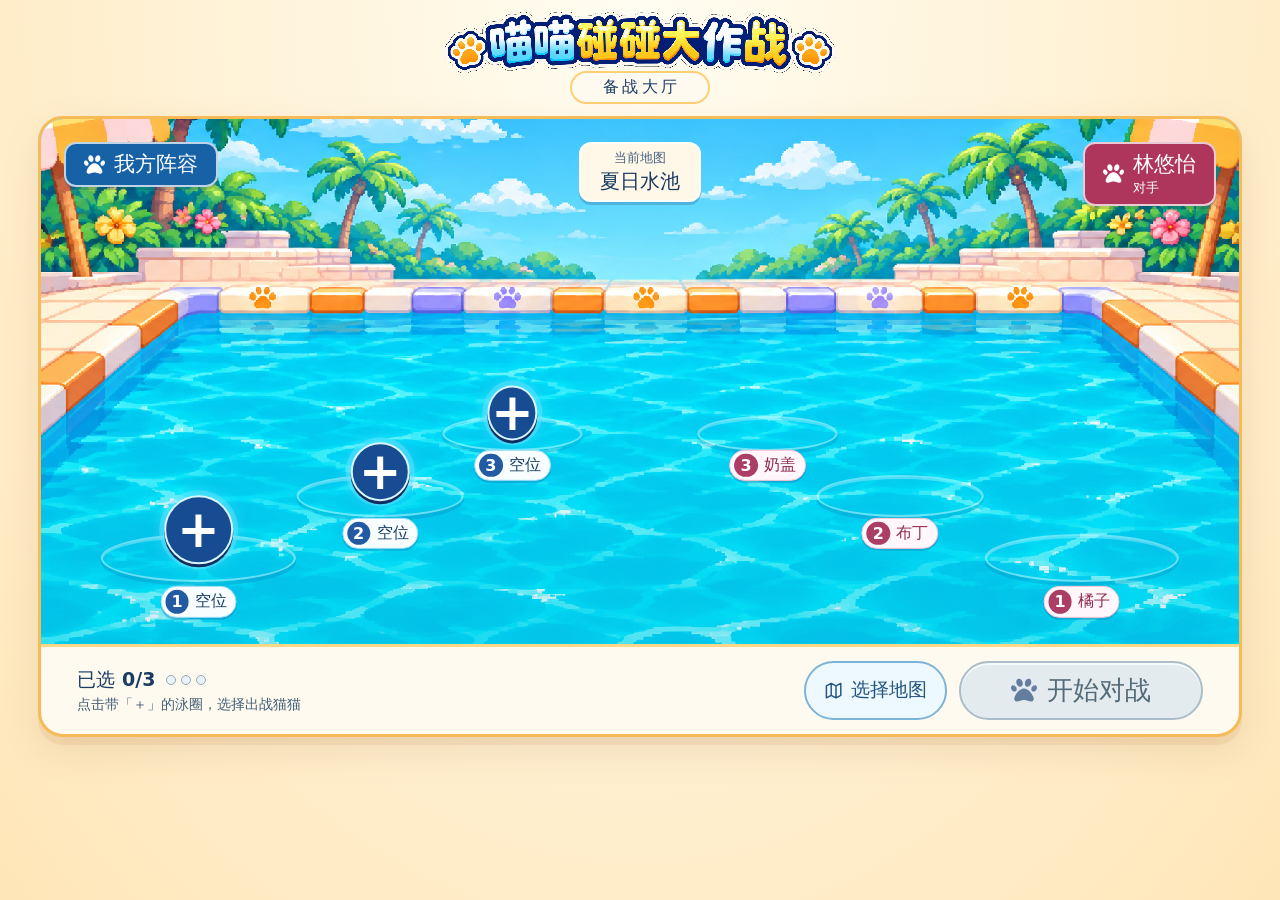
==== static/preparation.html @ 683d83fc "release: ship Meow Meow Bump Battle 0.2.0" ====
<!doctype html>
<html lang="zh-CN">
<head>
  <meta charset="utf-8">
  <meta name="viewport" content="width=device-width, initial-scale=1">
  <meta name="darkreader-lock">
  <meta name="color-scheme" content="only light">
  <title>备战大厅 · 喵喵碰碰大作战</title>
  <link rel="icon" href="data:,">
  <link rel="stylesheet" href="preparation.css?v=player-ui-1">
  <link rel="stylesheet" href="roster-picker.css?v=numbered-toggle-1">
  <link rel="stylesheet" href="map-picker.css?v=1">
  <script defer src="maps.js?v=formation-1"></script>
  <script defer src="motion.js?v=juzi-opening-2"></script>
  <script defer src="battle.js?v=versus-1"></script>
  <script defer src="art.js?v=water-surface-1"></script>
  <script defer src="i18n.js?v=roster-1"></script>
  <script defer src="map-picker.js?v=player-ui-1"></script>
  <script defer src="preparation.js?v=player-ui-1"></script>
</head>
<body>
  <main class="lobby">
    <header class="lobby-header">
      <div class="lobby-logo"><img src="assets/ui/concept-title-zh-v2.png" alt="喵喵碰碰大作战"></div>
      <h1>备战大厅</h1>
    </header>
    <section class="lobby-card" aria-label="赛前阵容">
      <div class="arena">
        <div class="arena-header">
          <h2 class="team-label ally-label"><img src="assets/ui/icons/fa-solid/paw.svg" alt="">我方阵容</h2>
          <div class="map-label"><span>当前地图</span><strong id="current-map-name">夏日水池</strong></div>
          <h2 class="team-label rival-label"><img src="assets/ui/icons/fa-solid/paw.svg" alt=""><span>林悠怡<small>对手</small></span></h2>
        </div>
        <div class="team lineup-ally" id="ally-lineup" role="group" aria-label="我方出战位"></div>
        <div class="team lineup-rival" id="rival-lineup" role="group" aria-label="对方阵容"></div>
      </div>
      <footer class="lobby-controls">
        <div class="team-status">
          <div class="progress-line"><strong id="roster-count">已选 0/3</strong><span class="roster-pips" id="roster-pips" aria-hidden="true"><i></i><i></i><i></i></span></div>
          <p id="lobby-hint" aria-live="polite">点击带「＋」的泳圈，选择出战猫猫</p>
        </div>
        <div class="lobby-actions">
          <button id="choose-map" class="choose-map" type="button" aria-haspopup="dialog" disabled>
            <svg viewBox="0 0 24 24" fill="none" stroke="currentColor" stroke-width="1.8" stroke-linecap="round" stroke-linejoin="round" aria-hidden="true"><path d="m3 6 6-3 6 3 6-3v15l-6 3-6-3-6 3zM9 3v15m6-12v15"/></svg>
            选择地图
          </button>
          <button id="start-match" class="start-match" type="button" disabled><img src="assets/ui/icons/fa-solid/paw.svg" alt="">开始对战</button>
        </div>
      </footer>
    </section>
  </main>
  <dialog class="roster-picker" id="roster-picker" aria-labelledby="picker-title">
    <button id="picker-back" class="picker-back" type="button">返回备战</button>
    <div class="picker-body">
      <section class="picker-library" aria-labelledby="picker-title">
        <h2 id="picker-title">猫猫列表</h2>
        <div class="picker-cats" id="picker-cats" role="group" aria-labelledby="picker-title"></div>
      </section>
      <section class="picker-stage" aria-labelledby="picker-cat-name">
        <div class="picker-picture"><canvas id="roster-preview" width="320" height="200" aria-hidden="true"></canvas></div>
        <div class="picker-details">
          <h3 id="picker-cat-name"></h3>
          <dl class="picker-stats"><div><dt>生命</dt><dd id="picker-hp"></dd></div><div><dt>攻击</dt><dd id="picker-attack"></dd></div></dl>
          <div class="picker-skill"><span class="picker-skill-title">角色特性</span><div class="picker-skill-copy"><strong id="picker-skill"></strong><p id="picker-brief"></p></div></div>
        </div>
        <div class="picker-confirmation"><p id="picker-count" aria-live="polite"></p><button id="picker-confirm" type="button" aria-describedby="picker-count" disabled>确定阵容</button></div>
      </section>
    </div>
  </dialog>
  <dialog class="map-picker" id="map-picker" aria-labelledby="map-picker-title">
    <header class="map-picker-header">
      <h2 id="map-picker-title">选择地图</h2>
      <button id="map-picker-back" type="button">返回备战</button>
    </header>
    <div class="map-picker-body">
      <section class="map-library" aria-labelledby="map-library-title">
        <h3 id="map-library-title">地图列表</h3>
        <ul class="map-choices" id="map-choices"></ul>
      </section>
      <section class="map-details" aria-labelledby="map-preview-name">
        <div class="map-preview-heading">
          <div><h3 id="map-preview-name"></h3><p id="map-preview-info"></p></div>
          <ul class="map-legend" aria-label="出生点图例">
            <li><i class="map-team-ally"></i>我方出生点</li>
            <li><i class="map-team-rival"></i>对手出生点</li>
          </ul>
        </div>
        <div class="map-geometry" id="map-geometry" role="group" aria-label="地图俯视图与出生点">
          <canvas id="map-preview" aria-hidden="true"></canvas>
          <div id="map-markers" class="map-markers"></div>
        </div>
        <p class="map-preview-tip">数字对应备战大厅的出战站位。</p>
      </section>
    </div>
    <footer class="map-picker-footer"><button id="map-picker-confirm" type="button">确认地图</button></footer>
  </dialog>
  <template id="slot-template">
    <canvas class="slot-art" aria-hidden="true" width="100" height="110"></canvas>
    <span class="slot-plus" aria-hidden="true">+</span>
    <span class="slot-tag"><span class="slot-number"></span><span class="slot-name"></span></span>
  </template>
</body>
</html>
---- static/preparation.css ----
:root {
  color-scheme: only light;
  font-family: system-ui, "Microsoft YaHei", sans-serif;
  color: #193c62;
  background: #fff2d7;
  font-synthesis: none;
}

* { box-sizing: border-box; }
body { margin: 0; background: radial-gradient(ellipse at 50% 0, #fffdf2, #ffe6b8); min-height: 100svh; }
button, a { font: inherit; }
button:focus-visible, a:focus-visible { outline: 3px solid #163b77; outline-offset: 4px; }

.lobby { width: min(1460px, 100%); margin: 0 auto; padding: 12px clamp(12px, 3vw, 42px) 10px; }
.lobby-header { display: grid; justify-items: center; margin-bottom: 12px; }
.lobby-logo { position: relative; width: min(390px, 82vw); aspect-ratio: 6.3; overflow: hidden; }
.lobby-logo img { position: absolute; width: 100%; top: -53.5%; image-rendering: pixelated; }
.lobby-header h1 {
  margin: -3px 0 0;
  padding: 4px 27px;
  border: 2px solid #ffcf74;
  border-radius: 999px;
  background: #fffaf0;
  font-size: 16px;
  font-weight: 850;
  letter-spacing: .22em;
  text-indent: .22em;
}

.lobby-card { border: 3px solid #f6bb57; border-radius: 25px; overflow: hidden; background: #fffaf0; box-shadow: 0 8px 0 #a95b2715, 0 14px 36px #8b592820; }
.arena {
  position: relative;
  isolation: isolate;
  height: clamp(310px, min(41vw, calc(100svh - 258px)), 625px);
  background: #18b5de url("assets/ui/summer-pool-lobby-v1.png") center 58% / cover no-repeat;
  image-rendering: pixelated;
}
.arena::after { content: ""; position: absolute; inset: 0; z-index: -1; background: linear-gradient(transparent 48%, #056bab22 100%); }
.arena-header { position: relative; z-index: 4; display: grid; grid-template-columns: 1fr auto 1fr; align-items: start; gap: 8px; padding: clamp(10px, 1.8vw, 23px); }
.team-label, .map-label { margin: 0; box-shadow: 0 3px 0 #143e6638; border: 2px solid #ffffffba; }
.team-label {
  display: flex;
  align-items: center;
  gap: 9px;
  justify-self: start;
  border-radius: 12px;
  padding: 8px clamp(9px, 1.4vw, 18px);
  background: #1762a7;
  color: white;
  font-size: clamp(13px, 1.75vw, 21px);
  line-height: 1.2;
}
.team-label img, .start-match img { width: 1em; height: 1em; filter: brightness(0) invert(1); }
.rival-label { justify-self: end; background: #ae365d; }
.rival-label small { display: block; margin-top: 3px; font-size: .62em; font-weight: 650; }
.map-label { display: grid; gap: 1px; text-align: center; padding: 5px clamp(8px, 1.8vw, 19px); border-radius: 12px; background: #fff8e9; }
.map-label span { color: #486180; font-size: clamp(10px, 1.1vw, 13px); }
.map-label strong { font-size: clamp(13px, 1.65vw, 20px); }

.team { position: absolute; inset: 0 51% 0 3%; pointer-events: none; }
.lineup-rival { inset: 0 3% 0 51%; }
.slot {
  --size: min(36%, 220px);
  position: absolute;
  width: var(--size);
  aspect-ratio: 10 / 11;
  transform: translateX(-50%);
  border: 0;
  padding: 0;
  background: transparent;
  color: inherit;
}
button.slot { pointer-events: auto; cursor: pointer; border-radius: 25px; }
.position-1 { left: 22%; bottom: 8%; z-index: 3; }
.position-2 { --size: min(31%, 185px); left: 55%; bottom: 21%; z-index: 2; }
.position-3 { --size: min(26%, 157px); left: 79%; bottom: 34%; z-index: 1; }
.lineup-rival .position-1 { left: 78%; }
.lineup-rival .position-2 { left: 45%; }
.lineup-rival .position-3 { left: 21%; }
.slot::before {
  content: "";
  position: absolute;
  inset: 69% 1% 9%;
  border: 2px solid #dafaff78;
  border-radius: 50%;
  box-shadow: 0 4px 0 #0054922d, inset 0 2px 0 #c8f7ff5e;
}
.slot-art { position: absolute; inset: 0; width: 100%; height: 100%; image-rendering: pixelated; }
.slot-tag {
  position: absolute;
  left: 50%;
  bottom: 0;
  transform: translate(-50%, 50%);
  white-space: nowrap;
  display: flex;
  gap: 6px;
  align-items: center;
  background: #f8fdff;
  border: 1px solid #9adef8;
  padding: 3px 9px 3px 4px;
  border-radius: 999px;
  box-shadow: 0 2px 0 #1f73ac66;
  font-size: clamp(11px, 1.4vw, 16px);
  font-weight: 800;
}
.slot-number { display: grid; place-items: center; border-radius: 50%; width: 1.48em; height: 1.48em; background: #235ba2; color: #fff; }
.lineup-rival .slot-tag { background: #fff7fb; border-color: #ffc2d1; color: #902f51; }
.lineup-rival .slot-number { background: #aa3e64; }
.slot-plus {
  display: none;
  position: absolute;
  left: 50%;
  top: 67%;
  transform: translate(-50%, -50%);
  align-items: center;
  justify-content: center;
  width: 35%;
  min-width: 36px;
  aspect-ratio: 1;
  border: 2px solid #d7f6ff;
  border-radius: 50%;
  background: #174c92;
  box-shadow: 0 3px 0 #122e60, 0 0 0 5px #6ae2ff75, 0 0 17px #67e7ffaa;
  font-family: system-ui, sans-serif;
  font-size: clamp(26px, 4vw, 53px);
  font-weight: 750;
  line-height: 1;
  color: white;
}
.empty .slot-plus { display: flex; }
.slot:hover .slot-plus { background: #0078ae; box-shadow: 0 3px 0 #164777, 0 0 0 6px #b0f6ffd1, 0 0 24px #b0f6ff; }

.lobby-controls { display: grid; grid-template-columns: 1fr auto; align-items: center; gap: 10px 18px; padding: 14px clamp(12px, 3vw, 36px); border-top: 3px solid #ffd787; }
.progress-line { display: flex; align-items: center; gap: 11px; font-size: 19px; }
.roster-pips { display: flex; gap: 5px; }
.roster-pips i { width: 10px; height: 10px; border-radius: 50%; border: 1px solid #8cabc0; background: #ecf3f7; }
.roster-pips i.filled { border-color: #25978a; background: #41b9a7; }
.team-status p { margin: 3px 0 0; color: #435f76; font-size: 14px; }
.lobby-actions { display: flex; gap: 12px; }
.choose-map {
  display: flex;
  align-items: center;
  justify-content: center;
  gap: 8px;
  padding: 9px 18px;
  border: 2px solid #7cb4d8;
  border-radius: 999px;
  background: #edf8ff;
  color: #225480;
  font-size: clamp(15px, 1.5vw, 20px);
  font-weight: 800;
  white-space: nowrap;
}
.choose-map svg { width: 1em; height: 1em; }
.start-match { display: flex; align-items: center; justify-content: center; gap: 10px; min-width: clamp(120px, 19vw, 255px); padding: 10px 17px; border: 2px solid #bc790e; border-radius: 999px; background: linear-gradient(#ffe573, #ffc33d); color: #432809; font-size: clamp(16px, 2.05vw, 26px); font-weight: 900; box-shadow: inset 0 2px 0 #fff5b9, 0 3px 0 #c8872e; cursor: pointer; }
.start-match:not(:disabled):hover { background: #ffdc59; }
.start-match img { filter: none; opacity: .72; }
.start-match:disabled { background: #e3ebef; color: #536b79; border-color: #aabdc8; box-shadow: inset 0 2px 0 #f7fbfc; cursor: default; }


@media (max-width: 620px) {
  .lobby-card { border-radius: 16px; }
  .arena { height: clamp(300px, 66vw, 385px); }
  .team-label { gap: 5px; }
  .slot { --size: 45%; }
  .position-2 { --size: 39%; }
  .position-3 { --size: 34%; }
  .position-1 { bottom: 9%; }
  .position-2 { bottom: 25%; }
  .position-3 { bottom: 41%; }
  .slot-tag { gap: 3px; padding: 2px 5px 2px 3px; }
  .lobby-controls { grid-template-columns: 1fr; gap: 10px; }
  .lobby-actions { justify-content: end; gap: 8px; }
  .choose-map { padding: 9px 12px; }
  .progress-line { font-size: 16px; }
  .team-status p { font-size: 12px; }
  .start-match { min-width: 112px; padding: 9px; }
}
---- static/roster-picker.css ----
.roster-picker {
  position: fixed;
  inset: 0;
  width: 100%;
  height: 100%;
  max-width: none;
  max-height: none;
  margin: 0;
  padding: 0;
  overflow: auto;
  border: 0;
  background: #173961;
  color: #193c62;
}
.roster-picker[open] { display: grid; }
.picker-body {
  display: grid;
  grid-template-columns: minmax(0, 1fr) minmax(0, 2fr);
  min-height: 100%;
}
.picker-back {
  position: absolute;
  top: clamp(10px, 2vw, 22px);
  right: clamp(10px, 2vw, 22px);
  z-index: 1;
}
.picker-back, .picker-confirmation button {
  padding: 7px 13px;
  border: 1px solid #a1cadc;
  border-radius: 999px;
  background: #effaff;
  color: #174571;
  font-weight: 800;
  cursor: pointer;
}
.picker-library {
  padding: clamp(16px, 3.4vh, 33px) clamp(12px, 1.7vw, 27px);
  background: #e0f5fd;
}
.picker-library h2 {
  display: flex;
  align-items: center;
  gap: 9px;
  margin: 0 0 clamp(9px, 2vh, 19px);
  font-size: clamp(14px, 1.35vw, 20px);
  font-weight: 800;
}
.picker-library h2::before, .picker-library h2::after {
  content: "";
  flex: 1;
  border-top: 1px solid #9fcadd;
}
.picker-cats {
  display: grid;
  grid-template-columns: repeat(3, minmax(0, 1fr));
  align-content: start;
  gap: clamp(5px, .7vw, 10px);
  max-height: 80dvh;
  overflow: auto;
  padding: 3px;
}
.picker-cat {
  position: relative;
  display: grid;
  justify-items: center;
  min-width: 0;
  gap: 1px;
  padding: 3px 3px 0;
  overflow: hidden;
  border: 2px solid #baddeb;
  border-radius: 13px;
  background: #effaff;
  color: #23476d;
  cursor: pointer;
}
.picker-cat[aria-pressed="true"] {
  border-color: #5099ce;
  background: #c9ebff;
}
.picker-cat.is-previewed {
  border-color: #176fb5;
  box-shadow: inset 0 0 0 2px #8ad9ff;
}
.picker-cat:focus-visible { outline-offset: 1px; }
.picker-cat canvas {
  display: block;
  width: min(100%, 104px);
  aspect-ratio: 1;
  height: auto;
  image-rendering: pixelated;
}
.picker-cat strong { font-size: clamp(12px, 1.15vw, 16px); overflow-wrap: anywhere; }
.picker-assignment:not([hidden]) {
  position: absolute;
  top: 4px;
  left: 4px;
  display: grid;
  place-items: center;
  width: 1.6em;
  height: 1.6em;
  border: 1px solid #95c9e9;
  border-radius: 50%;
  background: #f7fdff;
  color: #173e64;
  font-size: clamp(12px, 1.2vw, 17px);
  font-weight: 900;
  line-height: 1;
}
.picker-card-stats {
  display: flex;
  justify-content: center;
  gap: clamp(3px, .5vw, 7px);
  width: calc(100% + 6px);
  padding: 3px 0 4px;
  background: #296194;
  color: #fff;
  font-size: clamp(11px, 1vw, 14px);
  font-weight: 800;
}
.picker-card-stats span { display: flex; align-items: center; gap: 2px; }
.picker-card-stats img { width: .9em; height: .9em; filter: brightness(0) invert(1); }

.picker-stage {
  display: grid;
  justify-items: center;
  align-content: start;
  gap: 8px;
  min-width: 0;
  padding: clamp(14px, 4vh, 37px) clamp(13px, 4vw, 52px) 24px;
  background: linear-gradient(#26357ade, #176fafd9 57%, #b8f1fff2),
    #287db4 url("assets/summer-pool-water-v2.png") center / cover;
}
.picker-picture { width: min(100%, clamp(300px, 75dvh, 560px)); }
.picker-picture canvas { display: block; width: 100%; height: auto; image-rendering: pixelated; }
.picker-details { width: min(100%, 415px); display: grid; justify-items: center; gap: 6px; }
.picker-details h3 {
  grid-row: 2;
  margin: 0;
  padding: 3px 19px;
  border-radius: 999px;
  background: #164572;
  color: #fff;
  font-size: clamp(16px, 1.8vw, 24px);
  line-height: 1.25;
}
.picker-stats { display: flex; flex-wrap: wrap; justify-content: center; gap: 6px; margin: 0; }
.picker-stats div { display: flex; gap: 7px; padding: 3px 9px; border-radius: 999px; background: #eaf7fc; font-size: 14px; }
.picker-stats dd { margin: 0; font-weight: 850; }
.picker-skill { width: 100%; margin-top: 4px; padding-bottom: 4px; color: #fff; }
.picker-skill-title {
  display: block;
  margin-bottom: 6px;
  padding: 4px 9px;
  border-radius: 999px;
  background: #d4f3ff;
  color: #1a4e76;
  font-size: 14px;
  font-weight: 800;
  text-align: center;
}
.picker-skill-copy { padding: 4px 10px; border-radius: 8px; background: #e3f5ffee; color: #173b5c; }
.picker-skill p { margin: 2px 0 0; }
.picker-skill p { font-size: 14px; }
.picker-confirmation { display: grid; justify-items: stretch; gap: 5px; width: min(100%, 215px); }
.picker-confirmation p { margin: 0; padding: 3px 12px; border-radius: 5px; background: #9a4251; color: #fff; font-size: 14px; font-weight: 700; text-align: center; }
.picker-confirmation:has(button:enabled) p { background: #206764; }
.picker-confirmation button { background: #ffe08a; border-color: #c78b32; color: #4b300b; }
.picker-confirmation button:disabled { background: #e3f1f9; border-color: #b6d3e3; color: #46677e; cursor: default; }

@media (min-width: 621px) and (max-height: 620px) {
  .picker-stage { gap: 5px; padding-block: 14px; }
  .picker-picture { width: min(100%, clamp(255px, 66dvh, 400px)); }
}

@media (max-width: 620px) {
  .picker-body { grid-template-columns: minmax(0, 1fr); grid-template-rows: auto 1fr; }
  .picker-back { font-size: 12px; padding: 4px 10px; }
  .picker-library { padding-block: 10px 8px; }
  .picker-library h2 { justify-content: start; margin-right: 92px; }
  .picker-library h2::before { display: none; }
  .picker-cats { max-height: 180px; }
  .picker-cat canvas { width: min(100%, 62px); }
  .picker-stage { gap: 5px; padding: 6px 12px 16px; }
  .picker-picture { width: min(100%, 300px); }
}
---- static/map-picker.css ----
.choose-map:not(:disabled) { cursor: pointer; }
.choose-map:not(:disabled):hover { background: #d7f1ff; border-color: #4d99cf; }

.map-picker {
  width: min(1020px, calc(100% - 30px));
  max-height: calc(100dvh - 30px);
  overflow: auto;
  padding: 0;
  border: 2px solid #f6bb57;
  border-radius: 22px;
  background: #fffaef;
  color: #193c62;
  box-shadow: 0 14px 46px #12314f55;
}
.map-picker::backdrop { background: #113e60ad; }
.map-picker-header, .map-picker-footer {
  display: flex;
  align-items: center;
  justify-content: space-between;
  gap: 8px;
  padding: 12px clamp(12px, 2vw, 24px);
}
.map-picker-header h2 { margin: 0; font-size: clamp(21px, 2.4vw, 30px); }
.map-picker-header button, .map-picker-footer button {
  padding: 7px 15px;
  border: 1px solid #7cb4d8;
  border-radius: 999px;
  background: #eef9ff;
  color: #225480;
  font-weight: 800;
  white-space: nowrap;
  cursor: pointer;
}
.map-picker-body { display: grid; grid-template-columns: minmax(185px, 1fr) minmax(0, 3fr); border-block: 1px solid #ebd7b1; }
.map-library { padding: 14px; background: #f0faff; }
.map-library h3 { margin: 0 0 8px; font-size: 15px; }
.map-choices { display: grid; gap: 8px; max-height: 51dvh; overflow: auto; list-style: none; margin: 0; padding: 3px 4px; }
.map-choices li { min-width: 0; }
.map-choice {
  display: grid;
  grid-template-columns: minmax(0, 95px) minmax(0, 1fr);
  align-items: center;
  gap: 7px;
  width: 100%;
  min-height: 55px;
  padding: 6px;
  border: 1px solid #95bfd6;
  border-radius: 10px;
  background: #fff;
  color: #23476d;
  text-align: left;
  font-size: 14px;
}
button.map-choice { cursor: pointer; }
.map-choice[aria-pressed="true"] { border-color: #338dc2; background: #d7f1ff; box-shadow: inset 0 0 0 1px #338dc2; }
.map-choice:focus-visible { outline-offset: 1px; }
.map-choice canvas { display: block; width: 100%; aspect-ratio: 1.9; border-radius: 6px; }
.map-choice canvas { object-fit: contain; image-rendering: pixelated; background: #e9f5fb; }

.map-details { min-width: 0; padding: 13px clamp(12px, 2vw, 23px); background: #fffdf5; }
.map-preview-heading { display: flex; align-items: center; justify-content: space-between; flex-wrap: wrap; gap: 5px 12px; margin-bottom: 10px; }
.map-preview-heading h3 { margin: 0; font-size: clamp(18px, 2vw, 24px); }
.map-preview-heading p, .map-preview-tip { margin: 3px 0 0; color: #405e74; font-size: 13px; }
.map-legend { display: flex; flex-wrap: wrap; gap: 5px 12px; margin: 0; padding: 0; list-style: none; font-size: 13px; }
.map-legend li { display: flex; align-items: center; gap: 4px; }
.map-legend i { width: 10px; height: 10px; border-radius: 50%; }
.map-team-ally { background: #195b9d; }
.map-team-rival { background: #aa3b61; }
.map-geometry {
  position: relative;
  width: min(100%, calc(48dvh * var(--map-aspect, 1.9)));
  aspect-ratio: var(--map-aspect, 1.9);
  margin-inline: auto;
  overflow: hidden;
  border-radius: 11px;
  background: #d5edf7;
}
.map-geometry canvas:not([hidden]) { position: absolute; inset: 0; display: block; width: 100%; height: 100%; image-rendering: pixelated; }
.map-markers { position: absolute; inset: 0; }
.map-marker {
  position: absolute;
  transform: translate(-50%, -50%);
  display: grid;
  place-items: center;
  width: clamp(19px, 2.6vw, 32px);
  aspect-ratio: 1;
  border: 2px solid #fff;
  border-radius: 50%;
  color: #fff;
  font-size: clamp(11px, 1.4vw, 16px);
  font-weight: 900;
  line-height: 1;
  box-shadow: 0 2px 4px #16385860;
}
.map-preview-tip { margin-top: 8px; text-align: center; }
.map-picker-footer { justify-content: end; }
.map-picker-footer button { min-width: 135px; border-color: #bd872f; background: #ffe08a; color: #4b300b; }

@media (max-width: 680px) {
  .map-picker { width: calc(100% - 20px); max-height: calc(100dvh - 20px); border-radius: 15px; }
  .map-picker-body { grid-template-columns: minmax(0, 1fr); }
  .map-library { padding: 7px 10px; }
  .map-library h3 { margin-bottom: 3px; }
  .map-choices { grid-template-columns: repeat(3, minmax(0, 1fr)); gap: 5px; max-height: 26dvh; }
  .map-choice { grid-template-columns: minmax(0, 1fr); gap: 3px; padding: 4px; text-align: center; font-size: 12px; }
  .map-details { padding: 8px 10px; }
  .map-preview-heading { margin-bottom: 7px; }
}
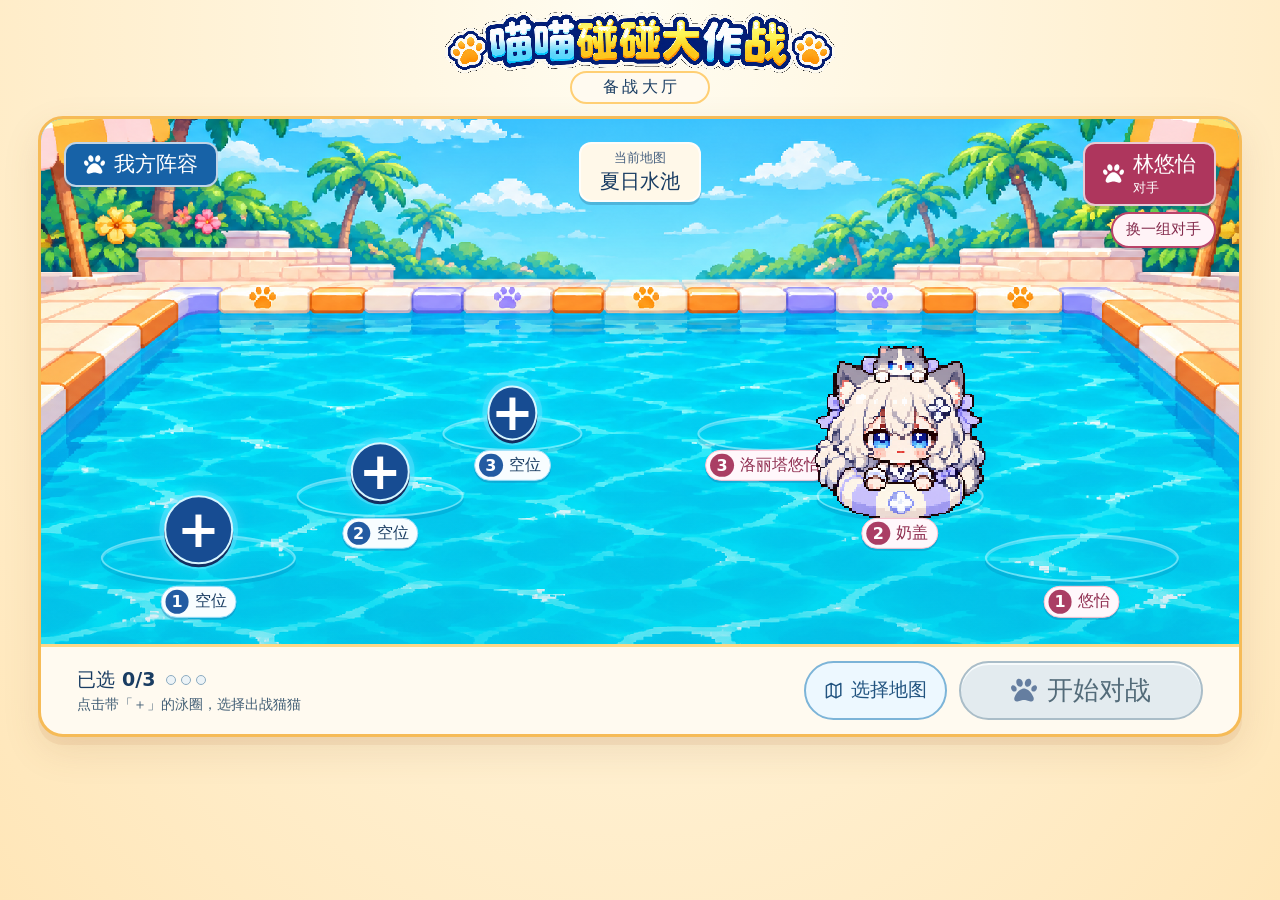
==== commit c31e10fd: "release: ship Meow Meow Bump Battle 0.3.0" ====
--- a/static/preparation.html
+++ b/static/preparation.html
@@ -7,16 +7,17 @@
   <meta name="color-scheme" content="only light">
   <title>备战大厅 · 喵喵碰碰大作战</title>
   <link rel="icon" href="data:,">
-  <link rel="stylesheet" href="preparation.css?v=player-ui-1">
+  <link rel="stylesheet" href="preparation.css?v=rival-reroll-1">
   <link rel="stylesheet" href="roster-picker.css?v=numbered-toggle-1">
   <link rel="stylesheet" href="map-picker.css?v=1">
   <script defer src="maps.js?v=formation-1"></script>
   <script defer src="motion.js?v=juzi-opening-2"></script>
-  <script defer src="battle.js?v=versus-1"></script>
-  <script defer src="art.js?v=water-surface-1"></script>
+  <script defer src="battle.js?v=random-rival-1"></script>
+  <script defer src="art.js?v=yui-roster-1"></script>
   <script defer src="i18n.js?v=roster-1"></script>
   <script defer src="map-picker.js?v=player-ui-1"></script>
-  <script defer src="preparation.js?v=player-ui-1"></script>
+  <script defer src="assets/characters/roster-preview/player.js?v=roster-1"></script>
+  <script defer src="preparation.js?v=rival-reroll-1"></script>
 </head>
 <body>
   <main class="lobby">
@@ -29,10 +30,13 @@
         <div class="arena-header">
           <h2 class="team-label ally-label"><img src="assets/ui/icons/fa-solid/paw.svg" alt="">我方阵容</h2>
           <div class="map-label"><span>当前地图</span><strong id="current-map-name">夏日水池</strong></div>
-          <h2 class="team-label rival-label"><img src="assets/ui/icons/fa-solid/paw.svg" alt=""><span>林悠怡<small>对手</small></span></h2>
+          <div class="rival-header">
+            <h2 class="team-label rival-label"><img src="assets/ui/icons/fa-solid/paw.svg" alt=""><span>林悠怡<small>对手</small></span></h2>
+            <button id="reroll-rival" class="reroll-rival" type="button" aria-controls="rival-lineup" disabled>换一组对手</button>
+          </div>
         </div>
         <div class="team lineup-ally" id="ally-lineup" role="group" aria-label="我方出战位"></div>
-        <div class="team lineup-rival" id="rival-lineup" role="group" aria-label="对方阵容"></div>
+        <div class="team lineup-rival" id="rival-lineup" role="group" aria-label="对方阵容" aria-live="polite" aria-atomic="true"></div>
       </div>
       <footer class="lobby-controls">
         <div class="team-status">
--- a/static/preparation.css
+++ b/static/preparation.css
@@ -51,8 +51,23 @@
   line-height: 1.2;
 }
 .team-label img, .start-match img { width: 1em; height: 1em; filter: brightness(0) invert(1); }
+.rival-header { display: grid; justify-items: end; justify-self: end; gap: 6px; }
 .rival-label { justify-self: end; background: #ae365d; }
 .rival-label small { display: block; margin-top: 3px; font-size: .62em; font-weight: 650; }
+.reroll-rival {
+  min-height: 36px;
+  padding: 5px clamp(8px, 1vw, 14px);
+  border: 2px solid #b94369;
+  border-radius: 999px;
+  background: #fff3f7;
+  color: #842c4d;
+  box-shadow: 0 2px 0 #143e6638;
+  font-size: clamp(12px, 1.2vw, 16px);
+  font-weight: 800;
+  white-space: nowrap;
+  cursor: pointer;
+}
+.reroll-rival:not(:disabled):hover { background: #ffdfeb; }
 .map-label { display: grid; gap: 1px; text-align: center; padding: 5px clamp(8px, 1.8vw, 19px); border-radius: 12px; background: #fff8e9; }
 .map-label span { color: #486180; font-size: clamp(10px, 1.1vw, 13px); }
 .map-label strong { font-size: clamp(13px, 1.65vw, 20px); }
